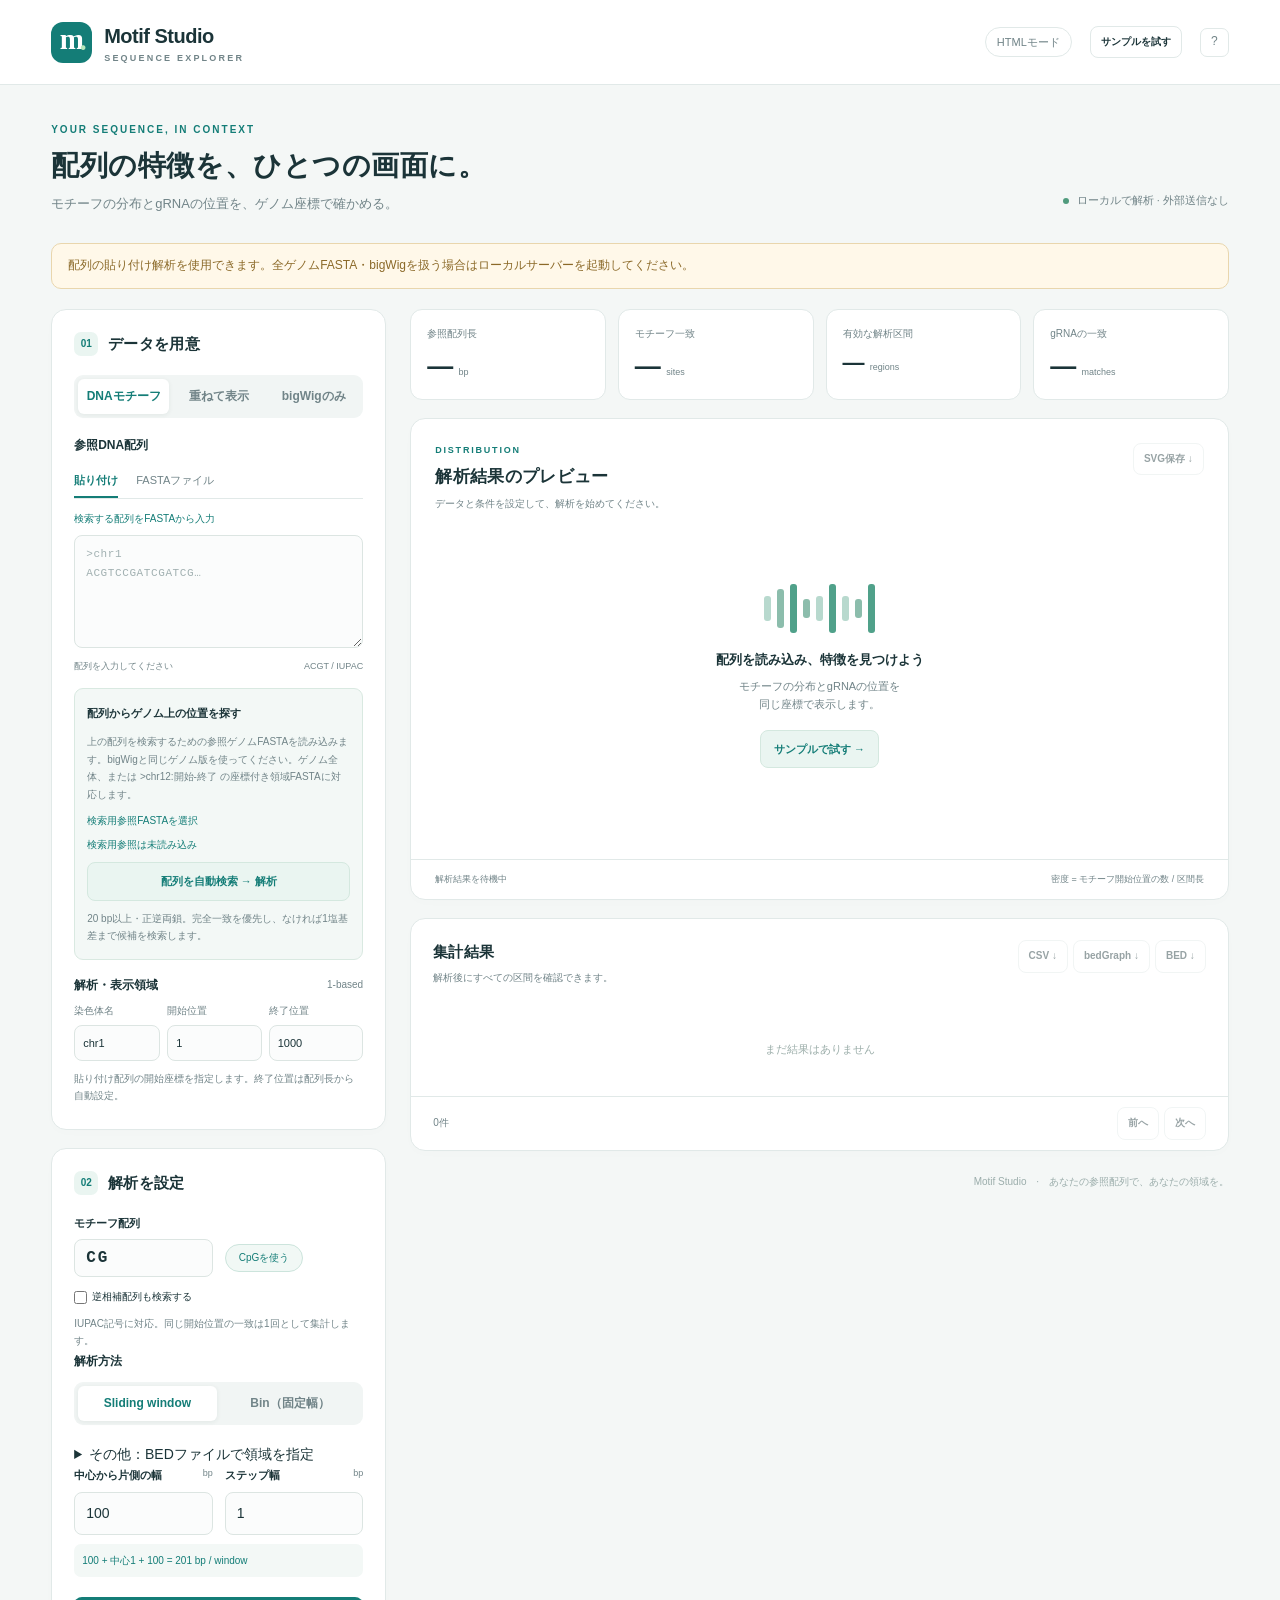
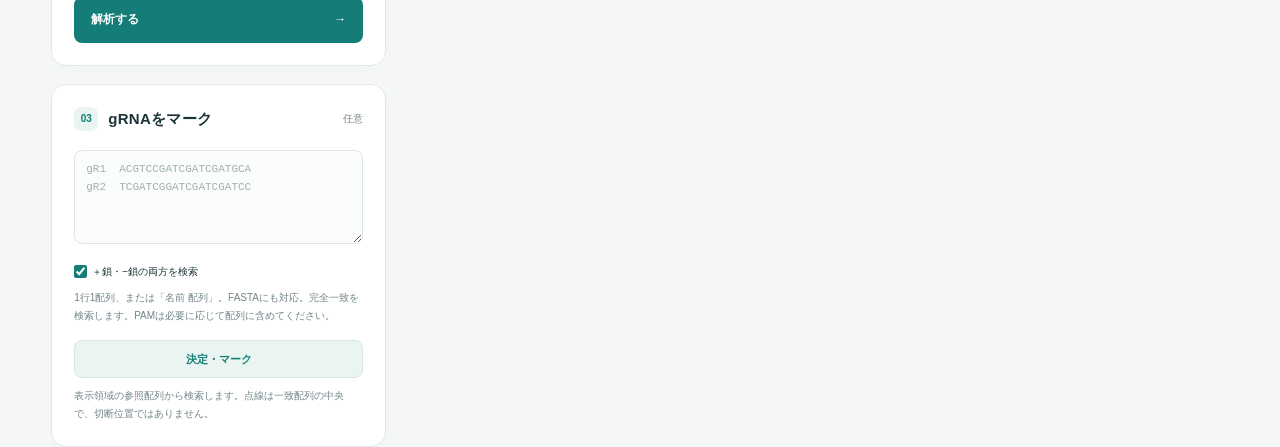
==== CpG_density_program_template/index.html @ cfb549f9 "Add files via upload" ====
<!doctype html>
<html lang="ja">
<head>
  <meta charset="utf-8">
  <meta name="viewport" content="width=device-width, initial-scale=1">
  <meta name="color-scheme" content="light">
  <title>Motif Studio — 配列・gRNA・ゲノム信号の解析</title>
  <link rel="stylesheet" href="style.css">
  <script src="core.js" defer></script>
  <script src="app.js" defer></script>
</head>
<body>
  <header class="topbar">
    <a class="brand" href="./"><span class="brand-icon">m<span>·</span></span><span>Motif Studio<small>SEQUENCE EXPLORER</small></span></a>
    <div class="top-actions"><span id="connection" class="badge">接続を確認中</span><button id="demo" class="button subtle">サンプルを試す</button><button id="help-toggle" class="icon-button" aria-controls="help" aria-expanded="false" title="使い方">?</button></div>
  </header>
  <main>
    <div class="intro"><div><div class="eyebrow">YOUR SEQUENCE, IN CONTEXT</div><h1>配列の特徴を、ひとつの画面に。</h1><p>モチーフの分布とgRNAの位置を、ゲノム座標で確かめる。</p></div><span class="local-note"><span class="status-dot"></span> ローカルで解析 · 外部送信なし</span></div>
    <section id="help" class="help-panel" hidden>
      <strong>使い方</strong>
      <ol><li>DNA配列を貼り付けるか、参照FASTAを読み込みます。CG密度とbigWigを同時に見る場合は「重ねて表示」を選び、手持ちの.bwも読み込みます。</li><li>染色体名と座標を指定し、Sliding windowまたはBin（固定幅）を選んで「解析する」を押します。緑はモチーフ密度（左軸）、紫の破線はbigWig平均スコア（右軸）です。左右の軸は別スケールで、座標が不明な場合は、検索用参照を読み込み「配列を自動検索」を使用してください。</li><li>gRNA配列を入力して「決定・マーク」を押すと、表示領域に一致した位置をgRNAごとに色分けし、縦の点線で重ねます。</li></ol>
      <p>画面の座標は<strong>1-based・両端を含む</strong>形式、BEDとbedGraphの入出力は<strong>0-based・終了位置を含まない</strong>形式です。同じゲノムアセンブリ・染色体名のデータを使用してください。モチーフ密度は開始塩基の数÷領域長で、右端より先に続くモチーフも参照配列内にあれば数えます。曖昧塩基を含む区間は欠測です。bigWigの平均はデータが存在する塩基で計算し、欠測を0にしません。</p>
    </section>
    <div id="notice" class="notice" role="status" aria-live="polite" hidden></div>
    <div class="workspace">
      <aside class="controls" aria-label="解析の設定">
        <section class="panel">
          <div class="section-heading"><span class="step-number">01</span><h2>データを用意</h2></div>
          <div class="segmented" role="group" aria-label="解析データ"><button data-source="sequence" class="active" aria-pressed="true">DNAモチーフ</button><button data-source="overlay" aria-pressed="false">重ねて表示</button><button data-source="bigwig" aria-pressed="false">bigWigのみ</button></div>
          <div id="bw-box" hidden><label class="upload-box" for="bw-file"><span class="upload-symbol">↥</span><strong>bigWigを読み込む</strong><small>.bw / .bigwig</small><input id="bw-file" type="file" accept=".bw,.bigwig" class="file-input"></label><p id="bw-info" class="file-info">ファイル未選択</p><label for="bw-label">図に表示する名前</label><input id="bw-label" type="text" value="bigWig" maxlength="40" placeholder="例：H3K27ac、Sample A"><p class="hint">変更すると凡例・縦軸・SVGへすぐ反映します。</p><p class="hint">既存の信号値を集計します。モチーフの検出には参照配列を使用します。</p></div>
          <p id="overlay-hint" class="hint overlay-hint" hidden>モチーフ密度（緑・左軸）とbigWigスコア（紫・右軸）を同じ座標で表示します。染色体名と開始位置を合わせてください。座標が不明な場合は、検索用参照を読み込み「配列を自動検索」を使用してください。</p>
          <div class="field-heading"><label>参照DNA配列</label><span id="ref-optional" class="optional" hidden>gRNA表示時に使用</span></div>
          <div class="mini-tabs" role="group" aria-label="参照の入力方法"><button data-refmode="paste" class="active" aria-pressed="true">貼り付け</button><button data-refmode="file" aria-pressed="false">FASTAファイル</button></div>
          <div id="paste-box"><label class="text-upload" for="query-file">検索する配列をFASTAから入力<input id="query-file" type="file" accept=".fa,.fasta,.fna,.txt" class="file-input"></label><label class="sr-only" for="sequence">DNA配列（プレーンテキストまたはFASTA）</label><textarea id="sequence" class="sequence-input" rows="5" spellcheck="false" placeholder=">chr1&#10;ACGTCCGATCGATCG…"></textarea><div class="input-footer"><span id="sequence-length">配列を入力してください</span><span>ACGT / IUPAC</span></div></div>
          <div id="location-box" class="location-box"><strong>配列からゲノム上の位置を探す</strong><p class="hint">上の配列を検索するための参照ゲノムFASTAを読み込みます。bigWigと同じゲノム版を使ってください。ゲノム全体、または >chr12:開始-終了 の座標付き領域FASTAに対応します。</p><label class="text-upload" for="genome-file">検索用参照FASTAを選択<input id="genome-file" type="file" accept=".fa,.fasta,.fna,.gz" class="file-input"></label><p id="genome-info" class="file-info">検索用参照は未読み込み</p><button id="locate" class="button secondary full-width">配列を自動検索 → 解析</button><p id="location-status" class="hint" aria-live="polite">20 bp以上・正逆両鎖。完全一致を優先し、なければ1塩基差まで候補を検索します。</p><div id="location-results" hidden><label for="location-match">一致した座標の候補</label><select id="location-match"></select><button id="apply-location" class="button secondary full-width">この座標で解析</button></div></div>
          <div id="ref-file-box" hidden><label class="upload-box compact" for="ref-file"><strong>参照FASTAを読み込む ↥</strong><small>.fa / .fasta / .fa.gz · 複数染色体対応</small><input id="ref-file" class="file-input" type="file" accept=".fa,.fasta,.fna,.gz,.txt"></label><p id="ref-info" class="file-info">ファイル未選択</p></div>
          <div class="field-heading"><label for="chrom">解析・表示領域</label><span class="optional">1-based</span></div>
          <div class="coordinate-grid"><div><label for="chrom" class="small-label">染色体名</label><input id="chrom" list="chromosomes" value="chr1" placeholder="chr1"><datalist id="chromosomes"></datalist></div><div><label for="start" class="small-label">開始位置</label><input id="start" type="number" min="1" step="1" value="1"></div><div><label for="end" class="small-label">終了位置</label><input id="end" type="number" min="1" step="1" value="1000"></div></div>
          <p id="coordinate-hint" class="hint">貼り付け配列の開始座標を指定します。終了位置は配列長から自動設定。</p>
        </section>
        <section class="panel">
          <div class="section-heading"><span class="step-number">02</span><h2>解析を設定</h2></div>
          <div id="motif-settings"><div class="two-fields"><div><label for="motif">モチーフ配列</label><input id="motif" class="motif-input" value="CG" spellcheck="false" maxlength="100"></div><div class="motif-preset"><button id="cpg-preset" class="pill">CpGを使う</button></div></div><label class="checkbox-label"><input id="motif-both" type="checkbox"> 逆相補配列も検索する</label><p class="hint">IUPAC記号に対応。同じ開始位置の一致は1回として集計します。</p></div>
          <div id="primary-analysis-settings"><label id="primary-method-label">解析方法</label><div class="segmented" role="group" aria-label="解析方法"><button data-mode="sliding" class="active" aria-pressed="true">Sliding window</button><button data-mode="bin" aria-pressed="false">Bin（固定幅）</button></div><details><summary>その他：BEDファイルで領域を指定</summary><div class="segmented"><button data-mode="bed" aria-pressed="false">BED領域</button></div></details>
          <div id="sliding-settings"><div class="two-fields"><div><label for="flank">中心から片側の幅 <small>bp</small></label><input id="flank" type="number" min="1" max="2000000" step="1" value="100"></div><div><label for="step">ステップ幅 <small>bp</small></label><input id="step" type="number" min="1" max="2000000" step="1" value="1"></div></div><p id="window-description" class="hint formula">100 + 中心1 + 100 = 201 bp / window</p></div>
          <div id="bin-settings" hidden><label for="bin-size">Bin幅 <small>bp</small></label><input id="bin-size" type="number" min="1" max="2000000" value="200"><p class="hint">入力配列・選択領域の先頭から、重ならない区間に分割します。末尾の短いbinも含め、CG密度は実際の区間長で計算します。</p></div><div id="bed-settings" hidden><div class="field-heading"><label for="bed-text">ゲノム座標のBED</label><label class="text-upload" for="bed-file">ファイルを選択<input id="bed-file" type="file" accept=".bed,.txt,.tsv" class="file-input"></label></div><textarea id="bed-text" rows="4" spellcheck="false" placeholder="chr1&#9;0&#9;500&#9;region_1&#10;chr1&#9;500&#9;1000&#9;region_2"></textarea><p class="hint">3列以上・タブ／空白区切り。全FASTAの各染色体、またはbigWigに対して集計します。範囲外の行も理由を付けて結果に残します。</p></div>
          </div><div id="bw-independent-box" hidden><label class="checkbox-label"><input id="bw-independent" type="checkbox"> bigWigを別の設定にする</label><p class="hint">bigWigの元の値・Sliding window・Binを個別に指定します。</p><div id="bw-analysis-settings" hidden><label for="bw-mode">bigWigの解析方法</label><select id="bw-mode"><option value="raw">元のbigWig値（平滑化なし）</option><option value="sliding">Sliding window</option><option value="bin">Bin（固定幅）</option><option value="bed">BED領域（詳細）</option></select><div id="bw-window-settings" hidden><div class="two-fields"><div><label for="bw-flank">bigWig片側幅 <small>bp</small></label><input id="bw-flank" type="number" min="1" max="2000000" value="100"></div><div><label for="bw-step">bigWigステップ <small>bp</small></label><input id="bw-step" type="number" min="1" max="2000000" value="1"></div></div></div><div id="bw-bin-settings" hidden><label for="bw-bin-size">bigWig Bin幅 <small>bp</small></label><input id="bw-bin-size" type="number" min="1" max="2000000" value="200"><p class="hint">表示領域の先頭から分割し、末尾も含めます。各bin内のデータがある塩基の平均値を表示します。</p></div><div id="bw-bed-settings" hidden><div class="field-heading"><label for="bw-bed-text">bigWig用BED</label><label class="text-upload" for="bw-bed-file">ファイルを選択<input id="bw-bed-file" type="file" accept=".bed,.txt,.tsv" class="file-input"></label></div><textarea id="bw-bed-text" rows="4" spellcheck="false" placeholder="chr1&#9;100&#9;500&#9;region_1"></textarea></div><p class="hint">元の値・Sliding window・Binは表示領域、BEDは指定した領域が対象です。表はトラックを切り替え、CSVには両方を区別して保存します。</p></div></div>
          <button id="analyze" class="button primary full-width"><span>解析する</span><span aria-hidden="true">→</span></button>
        </section>
        <section class="panel guide-panel">
          <div class="section-heading"><span class="step-number">03</span><h2>gRNAをマーク</h2><span class="optional">任意</span></div>
          <label class="sr-only" for="guides">gRNA配列。1行に名前と配列</label><textarea id="guides" rows="4" spellcheck="false" placeholder="gR1  ACGTCCGATCGATCGATGCA&#10;gR2  TCGATCGGATCGATCGATCC"></textarea><label class="checkbox-label"><input id="guide-both" type="checkbox" checked> ＋鎖・−鎖の両方を検索</label><p class="hint">1行1配列、または「名前 配列」。FASTAにも対応。完全一致を検索します。PAMは必要に応じて配列に含めてください。</p><button id="mark-guides" class="button secondary full-width">決定・マーク</button><p id="guide-status" class="hint" aria-live="polite">表示領域の参照配列から検索します。点線は一致配列の中央で、切断位置ではありません。</p>
        </section>
      </aside>
      <div class="results">
        <section class="metrics" aria-label="解析の概要"><div class="metric"><span id="metric-one-label">参照配列長</span><strong id="metric-one">—</strong><small id="metric-one-unit">bp</small></div><div class="metric"><span id="metric-two-label">モチーフ一致</span><strong id="metric-two">—</strong><small id="metric-two-unit">sites</small></div><div class="metric"><span id="metric-three-label">有効な解析区間</span><strong id="metric-three">—</strong><small id="metric-three-unit">regions</small></div><div class="metric"><span>gRNAの一致</span><strong id="metric-four">—</strong><small>matches</small></div></section>
        <section class="panel chart-panel"><div class="chart-heading"><div><div class="eyebrow">DISTRIBUTION</div><h2 id="chart-title">解析結果のプレビュー</h2><p id="chart-subtitle">データと条件を設定して、解析を始めてください。</p></div><button id="save-svg" class="button subtle" disabled>SVG保存 ↓</button></div><div id="chart-legend" class="legend" hidden><span><i class="legend-line"></i><span id="signal-label">モチーフ密度</span></span><span id="bw-legend" hidden><i class="legend-bw"></i><span id="bw-legend-label">bigWig（右軸）</span></span><span><i class="legend-guide"></i>gRNA（縦点線）</span><span class="legend-hint">ポイントに重ねると詳細を表示</span></div><div id="chart" class="chart-container"><div class="empty-state"><div class="empty-chart" aria-hidden="true"><span></span><span></span><span></span><span></span><span></span><span></span><span></span><span></span><span></span></div><h3>配列を読み込み、特徴を見つけよう</h3><p>モチーフの分布とgRNAの位置を<br>同じ座標で表示します。</p><button id="empty-demo" class="button secondary">サンプルで試す →</button></div></div><div class="chart-footer"><span id="chart-range">解析結果を待機中</span><span id="chart-note">密度 = モチーフ開始位置の数 / 区間長</span></div></section>
        <section id="sequence-panel" class="panel sequence-panel" hidden><div class="table-heading"><div><h2>配列ビュー</h2><p id="sequence-caption">モチーフとgRNAの位置</p></div><div class="sequence-nav"><button id="seq-prev" class="icon-button" aria-label="前の配列ページ">←</button><button id="seq-next" class="icon-button" aria-label="次の配列ページ">→</button></div></div><div id="sequence-view" class="sequence-view"></div><div class="sequence-key"><span><i class="motif-key"></i>モチーフ</span><span><i class="guide-key"></i>gRNA</span><span>1ページ600 bp</span></div></section>
        <section class="panel table-panel"><div class="table-heading"><div><h2>集計結果</h2><p id="table-summary">解析後にすべての区間を確認できます。</p></div><div class="export-buttons"><button id="save-csv" class="button subtle" disabled>CSV ↓</button><button id="save-bedgraph" class="button subtle" disabled>bedGraph ↓</button><button id="save-bw-bedgraph" class="button subtle" disabled hidden>bigWig bedGraph ↓</button><button id="save-bed" class="button subtle" disabled>BED ↓</button></div></div><div id="result-track-tabs" class="segmented" hidden><button id="table-motif" aria-pressed="true">モチーフの結果</button><button id="table-bigwig" aria-pressed="false">bigWigの結果</button></div><div id="table-wrap" class="table-wrap"><div class="table-empty">まだ結果はありません</div></div><div class="pagination"><span id="table-page-info">0件</span><div><button id="table-prev" class="button subtle" disabled>前へ</button><button id="table-next" class="button subtle" disabled>次へ</button></div></div></section>
        <section id="guide-results" class="panel table-panel" hidden><div class="table-heading"><div><h2>gRNAの検索結果</h2><p id="guide-summary"></p></div><button id="save-guides" class="button subtle" disabled>gRNA BED ↓</button></div><div id="guide-table" class="table-wrap"></div></section>
        <footer class="page-footer">Motif Studio <span>·</span> あなたの参照配列で、あなたの領域を。</footer>
      </div>
    </div>
  </main>
</body>
</html>
---- CpG_density_program_template/style.css ----
:root{--ink:#1b3438;--muted:#718488;--accent:#147d77;--accent-dark:#09615c;--line:#e1e9e8;--paper:#fff;--bg:#f4f7f6;--soft:#eaf5f1;--orange:#d18a4f;--radius:15px}*{box-sizing:border-box}body{margin:0;background:var(--bg);color:var(--ink);font:14px/1.65 -apple-system,BlinkMacSystemFont,"Segoe UI","Yu Gothic UI","Meiryo",sans-serif}button,input,textarea{font:inherit}button{cursor:pointer}button:disabled{opacity:.45;cursor:not-allowed}button,input,textarea{transition:border-color .15s,background .15s,box-shadow .15s}button:focus-visible,input:focus-visible,textarea:focus-visible{outline:3px solid #76c5bb;outline-offset:2px}[hidden]{display:none!important}.topbar{height:85px;border-bottom:1px solid var(--line);display:flex;align-items:center;justify-content:space-between;padding:0 4%;background:#fff}.brand{display:flex;align-items:center;gap:12px;text-decoration:none;color:var(--ink);font-size:20px;font-weight:750;letter-spacing:-.5px}.brand-icon{width:41px;height:41px;background:var(--accent);border-radius:12px;color:white;display:grid;place-content:center;font-size:29px;font-family:Georgia,serif;position:relative;padding-bottom:4px}.brand-icon span{position:absolute;right:6px;top:2px;color:#b8e7bc}.brand small{display:block;font-size:9px;color:var(--muted);letter-spacing:2.2px;line-height:1.3;font-weight:600}.top-actions{display:flex;align-items:center;gap:18px}.badge{font-size:11px;border:1px solid var(--line);border-radius:20px;padding:5px 11px;color:var(--muted)}.badge.connected{color:var(--accent);background:var(--soft);border-color:transparent}main{max-width:1600px;margin:0 auto;padding:37px 4% 0}.intro{display:flex;justify-content:space-between;align-items:flex-end;margin-bottom:29px;gap:20px}.eyebrow{font-size:10px;font-weight:700;letter-spacing:2px;color:var(--accent)}h1{font-size:28px;letter-spacing:.02em;line-height:1.4;margin:7px 0 8px}p{margin:0}.intro p{color:var(--muted);font-size:13px}.local-note{font-size:11px;white-space:nowrap;color:var(--muted);padding-bottom:5px}.status-dot{display:inline-block;width:6px;height:6px;border-radius:50%;background:#509b7d;margin-right:5px}.workspace{display:grid;grid-template-columns:335px minmax(0,1fr);gap:24px;align-items:start}.controls,.results{display:flex;flex-direction:column;gap:18px;min-width:0}.panel{background:var(--paper);border:1px solid var(--line);border-radius:var(--radius);padding:22px;box-shadow:0 3px 12px #15382e03}.section-heading{display:flex;align-items:center;gap:10px;margin-bottom:18px}.step-number{width:24px;height:24px;border-radius:7px;background:var(--soft);color:var(--accent);display:grid;place-items:center;font-size:10px;font-weight:700}.section-heading h2,h2{font-size:15px;margin:0;letter-spacing:.02em}.section-heading .optional{margin-left:auto}.segmented{display:flex;gap:4px;background:#f1f5f4;padding:4px;border-radius:9px;margin:10px 0 18px}.segmented button{border:0;color:var(--muted);font-size:12px;font-weight:600;background:transparent;flex:1;padding:8px 5px;border-radius:6px;white-space:nowrap}.segmented button.active{background:#fff;color:var(--accent);box-shadow:0 1px 5px #1a3b2b12}.mini-tabs{display:flex;gap:18px;border-bottom:1px solid var(--line);margin:0 0 12px}.mini-tabs button{background:none;border:0;border-bottom:2px solid transparent;color:var(--muted);font-size:11px;padding:7px 0}.mini-tabs button.active{color:var(--accent);border-color:var(--accent);font-weight:700}label{display:block;font-size:12px;font-weight:600;margin-bottom:7px}.field-heading{display:flex;align-items:center;justify-content:space-between;margin-top:16px;margin-bottom:8px}.field-heading label{margin:0}.optional{font-size:10px;color:var(--muted);font-weight:400}.small-label{font-size:10px;color:var(--muted);font-weight:400;margin-bottom:5px}input:not([type=checkbox]):not([type=file]),textarea{border:1px solid #dce5e2;border-radius:8px;background:#fbfcfc;width:100%;padding:9px 11px;color:var(--ink);min-width:0}input:focus,textarea:focus{background:#fff;border-color:var(--accent)}textarea{resize:vertical;font-family:ui-monospace,"Cascadia Code",Consolas,monospace;line-height:1.7;font-size:11px;min-height:85px}textarea::placeholder,input::placeholder{color:#a1b0b1}.sequence-input{letter-spacing:.6px}.input-footer{display:flex;justify-content:space-between;font-size:9px;color:var(--muted);margin-top:4px}.coordinate-grid{display:grid;grid-template-columns:1fr 1.1fr 1.1fr;gap:7px}.coordinate-grid input{font-size:11px;padding:8px!important}.hint{font-size:10px;line-height:1.75;color:var(--muted);margin:9px 0 2px}.formula{color:var(--accent);background:#f3f8f6;padding:8px;border-radius:7px;font-size:10px}.two-fields{display:grid;grid-template-columns:1fr 1fr;gap:12px}.two-fields label{font-size:11px}.two-fields label small{font-size:9px;color:var(--muted);float:right;font-weight:400}.motif-input{font-family:Consolas,monospace;letter-spacing:2px;font-weight:700;font-size:16px;padding-top:5px!important;padding-bottom:5px!important}.motif-preset{display:flex;align-items:flex-end;padding-bottom:5px}.pill{font-size:10px;color:var(--accent);border:1px solid #cce4dc;background:#f1f8f5;padding:5px 13px;border-radius:20px}.checkbox-label{display:flex;align-items:center;gap:5px;font-size:10px;font-weight:400;margin:12px 0 0}.checkbox-label input{accent-color:var(--accent);width:13px;height:13px;margin:0}.button{border:1px solid transparent;background:#fff;border-radius:8px;padding:9px 13px;display:inline-flex;align-items:center;justify-content:center;gap:12px;font-size:11px;font-weight:650;white-space:nowrap;color:var(--ink)}.button.primary{background:var(--accent);color:white;padding:12px 16px;justify-content:space-between;margin-top:18px;font-size:12px}.button.primary:hover{background:var(--accent-dark)}.button.secondary{background:var(--soft);color:var(--accent);border-color:#d4e8df}.button.secondary:hover{background:#dcf0e7}.button.subtle{border-color:var(--line);font-size:10px;padding:7px 10px}.button.subtle:hover:not(:disabled){background:#f1f7f4}.full-width{width:100%}.guide-panel .secondary{margin-top:14px}.icon-button{height:29px;min-width:29px;padding:0 6px;border:1px solid var(--line);border-radius:7px;color:var(--muted);background:white;font-size:12px}.upload-box{position:relative;display:flex;flex-direction:column;align-items:center;justify-content:center;border:1px dashed #a9ccc3;border-radius:9px;padding:17px 10px;cursor:pointer;color:var(--accent);background:#f6faf8;margin-bottom:8px}.upload-box small{font-size:9px;color:var(--muted);font-weight:400}.upload-box strong{font-size:11px}.upload-symbol{font-size:21px;line-height:1.2}.upload-box.compact{padding:14px 8px}.file-input{position:absolute;width:1px;height:1px;opacity:0;overflow:hidden}.upload-box:focus-within,.text-upload:focus-within{outline:3px solid #76c5bb;outline-offset:2px}.file-info{font-size:10px;color:var(--accent);overflow-wrap:anywhere}.text-upload{color:var(--accent);font-size:10px;cursor:pointer;font-weight:400;position:relative}.metrics{display:grid;grid-template-columns:repeat(4,1fr);gap:12px}.metric{background:#fff;border:1px solid var(--line);border-radius:12px;padding:16px 16px 14px;min-width:0}.metric>span{display:block;font-size:10px;color:var(--muted);margin-bottom:6px}.metric strong{font-size:26px;font-weight:600;line-height:1.4;letter-spacing:-.7px}.metric small{font-size:9px;color:var(--muted);margin-left:6px}.chart-panel{padding:24px 24px 0;overflow:hidden}.chart-heading,.table-heading{display:flex;align-items:flex-start;justify-content:space-between;gap:12px}.chart-heading h2{font-size:17px;margin-top:5px}.chart-heading p,.table-heading p{font-size:10px;color:var(--muted);margin-top:5px;overflow-wrap:anywhere}.chart-heading .eyebrow{font-size:9px;letter-spacing:1.8px}.legend{display:flex;gap:22px;font-size:9px;color:var(--muted);margin-top:19px;align-items:center}.legend>span,.sequence-key>span{display:inline-flex;gap:6px;align-items:center}.legend-line{width:17px;height:2px;background:var(--accent);display:inline-block}.legend-guide{height:7px;width:12px;display:inline-block;background:var(--orange);border-radius:2px}.legend-hint{margin-left:auto;font-size:9px}.chart-container{min-height:340px;position:relative;margin-top:7px}.chart-container svg{width:100%;height:auto;display:block;overflow:visible}.chart-footer{border-top:1px solid var(--line);margin:0 -24px;padding:12px 24px;font-size:9px;color:var(--muted);display:flex;justify-content:space-between;gap:16px}.empty-state{display:flex;flex-direction:column;align-items:center;justify-content:center;min-height:330px;text-align:center}.empty-state h3{font-size:13px;font-weight:600;margin:16px 0 6px}.empty-state p{color:var(--muted);font-size:11px}.empty-state button{margin:17px 0}.empty-chart{display:flex;gap:6px;align-items:center;height:50px}.empty-chart span{display:block;width:7px;background:#b8d9ce;border-radius:3px;height:25px}.empty-chart span:nth-child(2n){height:39px;background:#8cbdac}.empty-chart span:nth-child(3n){height:49px;background:#50a18a}.empty-chart span:nth-child(4n){height:19px}.table-panel{padding:21px 0 0;overflow:hidden}.table-heading{padding:0 22px 16px}.export-buttons{display:flex;gap:5px;flex-wrap:wrap;justify-content:flex-end}.table-wrap{overflow:auto;max-height:480px}table{border-collapse:collapse;width:100%;font-size:10px;text-align:left;white-space:nowrap}th{color:var(--muted);font-weight:500;background:#f7faf8;position:sticky;top:0;z-index:1}th,td{padding:10px 15px;border-top:1px solid #edf1ef}th:first-child,td:first-child{padding-left:22px}td.numeric{text-align:right;font-family:ui-monospace,Consolas,monospace}td .status{display:inline-block;border-radius:4px;padding:1px 5px;font-size:9px;background:#eaf5ef;color:#448a65}td .status.missing{background:#fcf3e8;color:#b08043}.table-empty{padding:38px;text-align:center;color:#9caeaa;font-size:11px}.pagination{border-top:1px solid var(--line);padding:10px 22px;display:flex;align-items:center;justify-content:space-between;color:var(--muted);font-size:10px}.pagination>div{display:flex;gap:5px}.sequence-panel{padding:18px 0 14px;overflow:hidden}.sequence-panel .table-heading{padding-bottom:8px}.sequence-nav{display:flex;gap:5px}.sequence-view{overflow:auto;max-height:360px;font:11px/2.3 ui-monospace,Consolas,monospace;padding:5px 22px 8px}.seq-line{display:flex;gap:15px;white-space:nowrap}.seq-position{color:#93a6a2;min-width:85px;text-align:right;font-size:10px}.bases{letter-spacing:1px}.base{border-bottom:2px solid transparent}.base.motif{background:#d4ece0;color:#135f48;border-radius:2px}.base.guide{border-bottom-color:var(--orange);background:#fff0de}.base.guide.motif{background:#d4ece0}.base.unknown{color:#a1a9aa}.sequence-key{display:flex;gap:18px;padding:0 22px;font-size:9px;color:var(--muted)}.sequence-key>span:last-child{margin-left:auto}.motif-key{display:inline-block;width:10px;height:10px;background:#d4ece0;border-radius:2px}.guide-key{display:inline-block;width:10px;height:10px;background:#fff0de;border-bottom:2px solid var(--orange);border-radius:2px}.page-footer{padding:5px 0 24px;color:#9badab;font-size:10px;text-align:right}.page-footer span{padding:0 7px}.notice{border:1px solid #bad9cc;background:#edf8f2;border-radius:10px;padding:12px 16px;color:#31694e;font-size:12px;margin-bottom:20px;white-space:pre-line}.notice.error{border-color:#efcbbf;background:#fff2ed;color:#a44b32}.notice.warn{border-color:#e9d6ad;background:#fff8e9;color:#8b6928}.help-panel{background:white;border:1px solid var(--line);border-radius:12px;padding:20px 24px;margin-bottom:20px;font-size:12px}.help-panel p{font-size:11px;color:var(--muted);margin-top:10px}.help-panel ol{padding-left:20px}.sr-only{position:absolute;width:1px;height:1px;overflow:hidden;clip:rect(0,0,0,0);white-space:nowrap}.busy{cursor:progress}.chart-tooltip{position:absolute;pointer-events:none;background:#173d39;color:#fff;padding:9px 12px;border-radius:7px;box-shadow:0 5px 18px #14372e25;font-size:10px;white-space:pre-line;z-index:5;max-width:300px}.stale-tag{color:#b07e2f!important}.result-chrom{display:flex;align-items:center;gap:6px;font-size:10px;margin:10px 0;color:var(--muted)}.result-chrom select{font:inherit;color:var(--accent);border:1px solid var(--line);border-radius:6px;padding:4px;background:#fff;max-width:200px}
.legend-bw{width:18px;height:0;border-top:2px dashed #8b5db7;display:inline-block}.overlay-hint{background:#f5f0fa;border-radius:7px;padding:10px;color:#755590;margin-bottom:14px}.legend{flex-wrap:wrap}.metric #metric-three{font-size:22px}.export-buttons{max-width:none}
.location-box{margin:14px 0;padding:12px;background:#f3f8f6;border:1px solid #d9e9e1;border-radius:9px}.location-box>strong{font-size:11px}.location-box .text-upload{margin-top:10px}.location-box .button{margin-top:9px;font-size:11px}#location-match{width:100%;font:11px/1.6 inherit;border:1px solid #d9e9e1;border-radius:6px;padding:6px}#location-results{margin-top:10px}
.legend-guide{height:12px;width:0;border-left:2px dashed var(--orange);background:transparent;border-radius:0}
#bw-independent-box{margin-top:16px;border-top:1px solid var(--line);padding-top:5px}#bw-analysis-settings{padding:12px;background:#f7f3fb;border-radius:8px;margin-top:10px}#bw-mode{width:100%;font:inherit;font-size:11px;padding:8px;border:1px solid #ddd4e6;border-radius:6px;background:#fff;color:var(--ink);margin-bottom:10px}#result-track-tabs{margin:0 22px 14px}
@media(min-width:1450px){.workspace{grid-template-columns:365px minmax(0,1fr)}.controls .panel{padding:24px}.chart-container{min-height:390px}}
@media(max-width:1080px){main{padding-left:24px;padding-right:24px}.workspace{grid-template-columns:300px minmax(0,1fr);gap:18px}.controls .panel{padding:18px}.metric{padding:13px 12px}.metric strong{font-size:22px}.metric small{display:block;margin:0}.chart-heading{flex-wrap:wrap}.legend-hint{display:none!important}.export-buttons{max-width:150px}.chart-footer{flex-direction:column;gap:2px}.local-note{display:none}.seq-position{min-width:65px}}
@media(max-width:800px){.workspace{grid-template-columns:1fr}.controls{display:grid;grid-template-columns:1fr 1fr;align-items:start;gap:14px}.controls .panel:first-child{grid-row:span 2}.metrics{gap:8px}.metric strong{font-size:25px}.metric small{display:inline;margin-left:4px}.chart-container{min-height:280px}.results{gap:16px}.topbar{padding:0 24px;height:72px}.brand{font-size:18px}.intro{margin-bottom:22px}h1{font-size:25px}}
@media(max-width:540px){main{padding:25px 15px 0}.topbar{padding:0 15px}.top-actions{gap:8px}.top-actions .badge{display:none}.brand{font-size:16px}.brand-icon{width:34px;height:34px}.brand small{font-size:8px}.top-actions .button{font-size:10px;padding:7px}.intro .eyebrow{font-size:8px}h1{font-size:22px}.intro p{font-size:11px}.controls{display:flex}.metrics{grid-template-columns:repeat(2,1fr)}.metric small{display:inline}.chart-panel{padding:18px 16px 0}.chart-heading h2{font-size:15px}.chart-footer{margin:0 -16px;padding:11px 16px}.chart-container{min-height:200px}.table-heading{flex-wrap:wrap;padding-left:16px;padding-right:16px}.export-buttons{max-width:none}.sequence-key{gap:9px;padding:0 15px}.sequence-view{padding-left:15px;padding-right:15px}.seq-position{min-width:50px;font-size:9px}.seq-line{gap:10px}.bases{letter-spacing:0}.page-footer{text-align:center}.help-panel{padding:15px}}
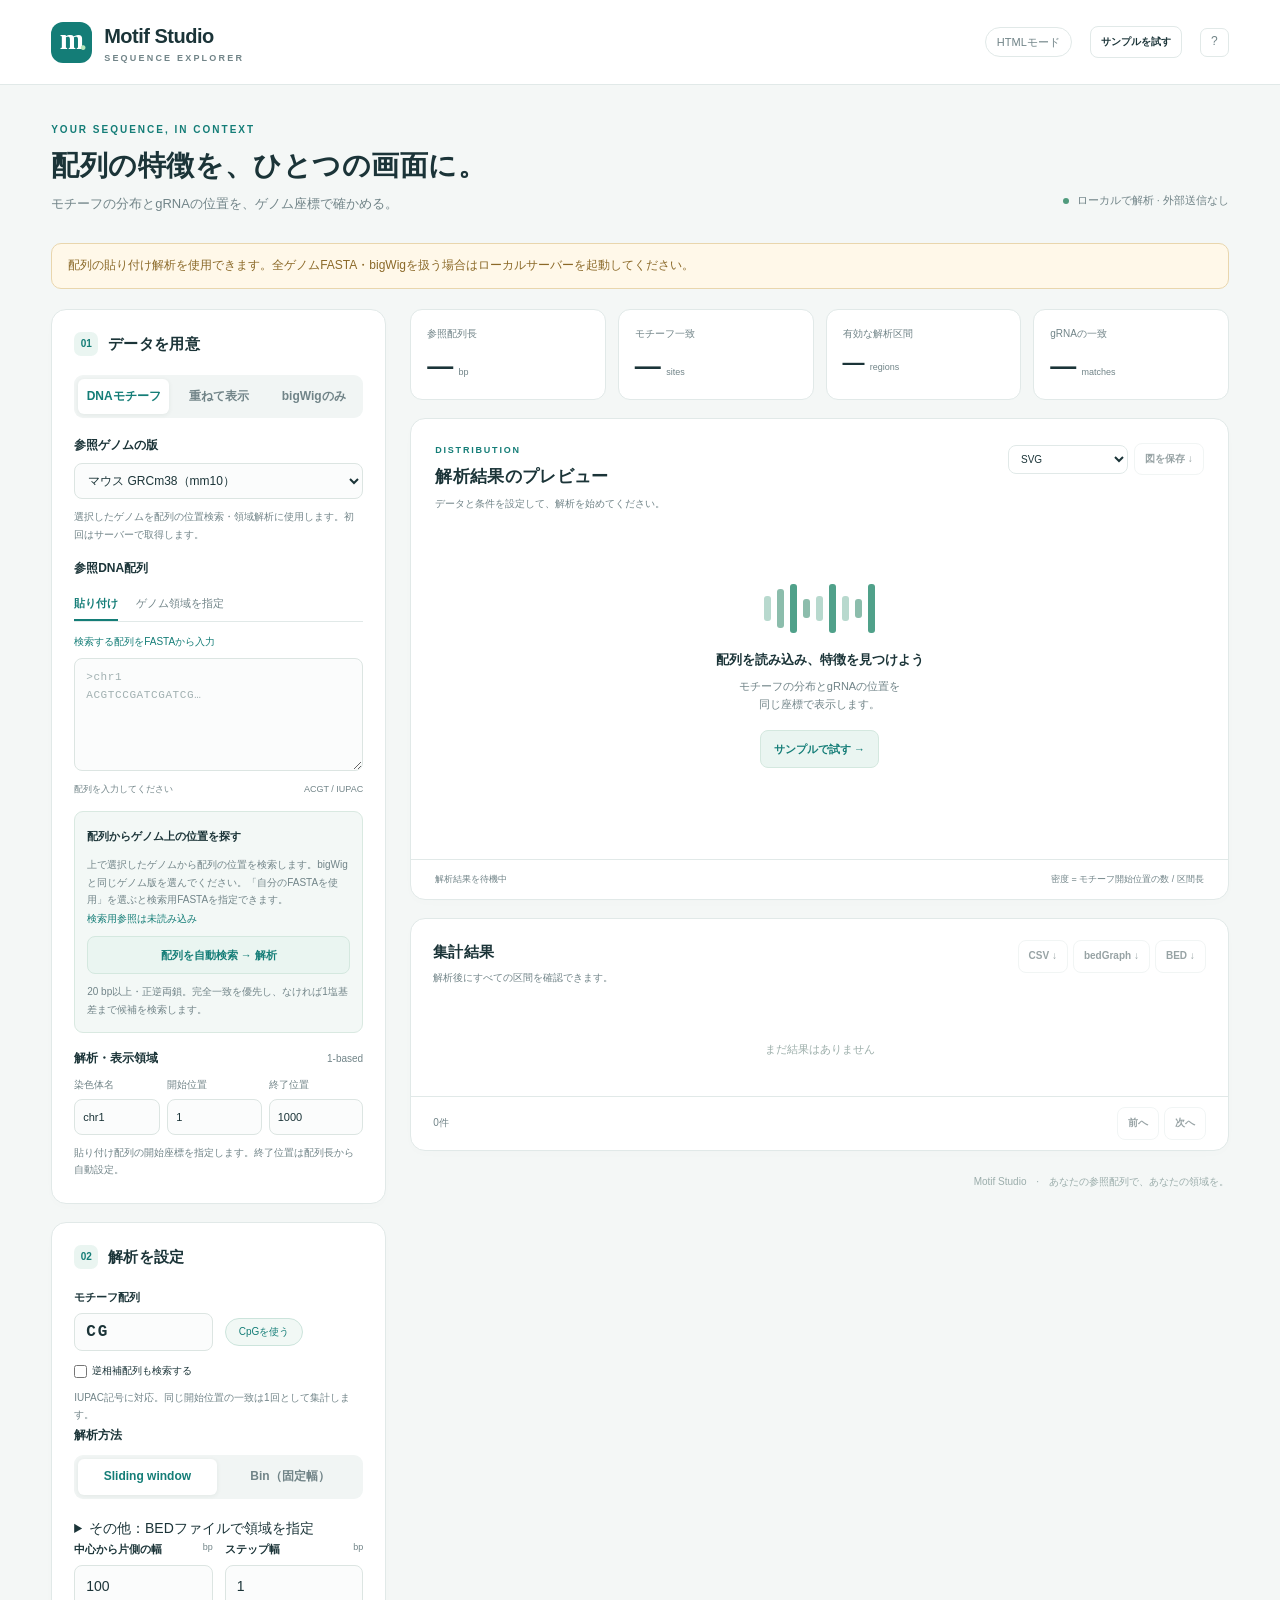
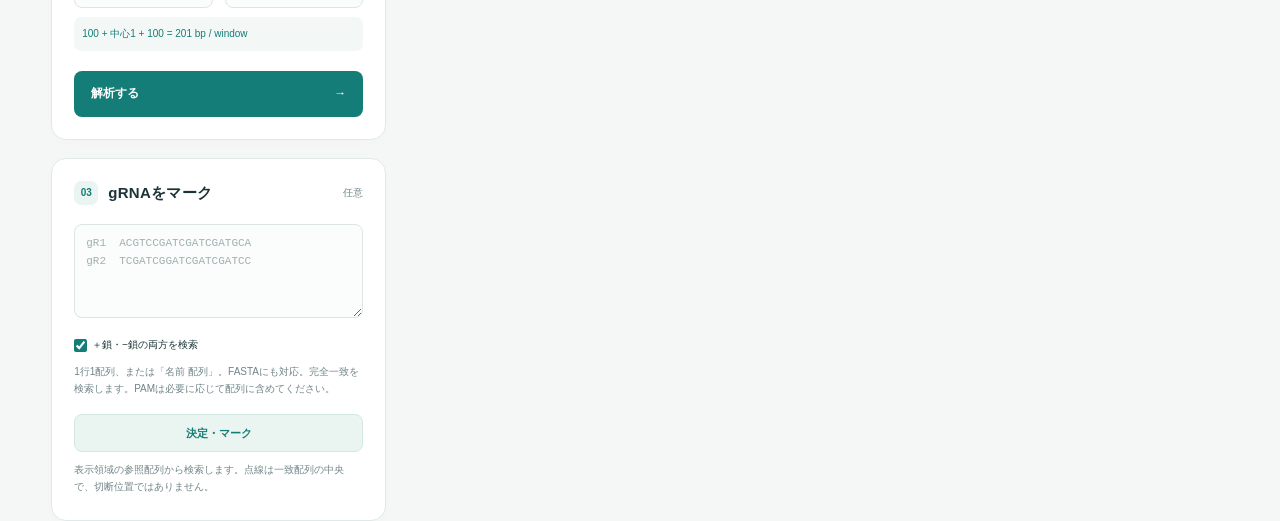
==== commit 7b6a9b03: "ゲノムversion選択方法の追加など" ====
--- a/CpG_density_program_template/index.html
+++ b/CpG_density_program_template/index.html
@@ -18,7 +18,7 @@
     <div class="intro"><div><div class="eyebrow">YOUR SEQUENCE, IN CONTEXT</div><h1>配列の特徴を、ひとつの画面に。</h1><p>モチーフの分布とgRNAの位置を、ゲノム座標で確かめる。</p></div><span class="local-note"><span class="status-dot"></span> ローカルで解析 · 外部送信なし</span></div>
     <section id="help" class="help-panel" hidden>
       <strong>使い方</strong>
-      <ol><li>DNA配列を貼り付けるか、参照FASTAを読み込みます。CG密度とbigWigを同時に見る場合は「重ねて表示」を選び、手持ちの.bwも読み込みます。</li><li>染色体名と座標を指定し、Sliding windowまたはBin（固定幅）を選んで「解析する」を押します。緑はモチーフ密度（左軸）、紫の破線はbigWig平均スコア（右軸）です。左右の軸は別スケールで、座標が不明な場合は、検索用参照を読み込み「配列を自動検索」を使用してください。</li><li>gRNA配列を入力して「決定・マーク」を押すと、表示領域に一致した位置をgRNAごとに色分けし、縦の点線で重ねます。</li></ol>
+      <ol><li>参照ゲノムの版を選び、DNA配列を貼り付けるかゲノム領域を指定します。CG密度とbigWigを同時に見る場合は「重ねて表示」を選び、手持ちの.bwも読み込みます。</li><li>染色体名と座標を指定し、Sliding windowまたはBin（固定幅）を選んで「解析する」を押します。緑はモチーフ密度（左軸）、紫の破線はbigWig平均スコア（右軸）です。左右の軸は別スケールで、座標が不明な場合は、検索用参照を読み込み「配列を自動検索」を使用してください。</li><li>gRNA配列を入力して「決定・マーク」を押すと、表示領域に一致した位置をgRNAごとに色分けし、縦の点線で重ねます。</li></ol>
       <p>画面の座標は<strong>1-based・両端を含む</strong>形式、BEDとbedGraphの入出力は<strong>0-based・終了位置を含まない</strong>形式です。同じゲノムアセンブリ・染色体名のデータを使用してください。モチーフ密度は開始塩基の数÷領域長で、右端より先に続くモチーフも参照配列内にあれば数えます。曖昧塩基を含む区間は欠測です。bigWigの平均はデータが存在する塩基で計算し、欠測を0にしません。</p>
     </section>
     <div id="notice" class="notice" role="status" aria-live="polite" hidden></div>
@@ -26,13 +26,16 @@
       <aside class="controls" aria-label="解析の設定">
         <section class="panel">
           <div class="section-heading"><span class="step-number">01</span><h2>データを用意</h2></div>
+          <p id="session-info" class="hint" hidden>アップロードしたファイルはブラウザごとに管理します。同じブラウザのタブは共有されます。24時間使わないと一時データは削除されます。</p>
           <div class="segmented" role="group" aria-label="解析データ"><button data-source="sequence" class="active" aria-pressed="true">DNAモチーフ</button><button data-source="overlay" aria-pressed="false">重ねて表示</button><button data-source="bigwig" aria-pressed="false">bigWigのみ</button></div>
-          <div id="bw-box" hidden><label class="upload-box" for="bw-file"><span class="upload-symbol">↥</span><strong>bigWigを読み込む</strong><small>.bw / .bigwig</small><input id="bw-file" type="file" accept=".bw,.bigwig" class="file-input"></label><p id="bw-info" class="file-info">ファイル未選択</p><label for="bw-label">図に表示する名前</label><input id="bw-label" type="text" value="bigWig" maxlength="40" placeholder="例：H3K27ac、Sample A"><p class="hint">変更すると凡例・縦軸・SVGへすぐ反映します。</p><p class="hint">既存の信号値を集計します。モチーフの検出には参照配列を使用します。</p></div>
+          <div id="bw-box" hidden><div class="chip-atlas-box"><label for="chip-atlas-id">ChIP-Atlasから取得</label><div class="inline-action"><input id="chip-atlas-id" type="text" maxlength="15" spellcheck="false" placeholder="例：SRX000410"><button id="chip-atlas-fetch" class="button secondary">取得</button></div><p id="chip-atlas-status" class="hint">選択中のゲノム版に対応するChIP/ATAC/DNase-seqのbigWigを取得します。</p></div><div class="source-divider"><span>またはファイルから</span></div><label class="upload-box" for="bw-file"><span class="upload-symbol">↥</span><strong>bigWigを読み込む</strong><small>.bw / .bigwig</small><input id="bw-file" type="file" accept=".bw,.bigwig" class="file-input"></label><p id="bw-info" class="file-info">ファイル未選択</p><label for="bw-label">図に表示する名前</label><input id="bw-label" type="text" value="bigWig" maxlength="40" placeholder="例：H3K27ac、Sample A"><p class="hint">変更すると凡例・縦軸・SVGへすぐ反映します。</p><p class="hint">既存の信号値を集計します。モチーフの検出には参照配列を使用します。</p></div>
           <p id="overlay-hint" class="hint overlay-hint" hidden>モチーフ密度（緑・左軸）とbigWigスコア（紫・右軸）を同じ座標で表示します。染色体名と開始位置を合わせてください。座標が不明な場合は、検索用参照を読み込み「配列を自動検索」を使用してください。</p>
+          <label for="genome-version">参照ゲノムの版</label>
+          <select id="genome-version"><option value="mm10">マウス GRCm38（mm10）</option><option value="mm39">マウス GRCm39（mm39）</option><option value="custom">自分のFASTAを使用</option></select><p id="genome-status" class="hint" aria-live="polite">選択したゲノムを配列の位置検索・領域解析に使用します。初回はサーバーで取得します。</p>
           <div class="field-heading"><label>参照DNA配列</label><span id="ref-optional" class="optional" hidden>gRNA表示時に使用</span></div>
-          <div class="mini-tabs" role="group" aria-label="参照の入力方法"><button data-refmode="paste" class="active" aria-pressed="true">貼り付け</button><button data-refmode="file" aria-pressed="false">FASTAファイル</button></div>
+          <div class="mini-tabs" role="group" aria-label="参照の入力方法"><button data-refmode="paste" class="active" aria-pressed="true">貼り付け</button><button data-refmode="file" aria-pressed="false">ゲノム領域を指定</button></div>
           <div id="paste-box"><label class="text-upload" for="query-file">検索する配列をFASTAから入力<input id="query-file" type="file" accept=".fa,.fasta,.fna,.txt" class="file-input"></label><label class="sr-only" for="sequence">DNA配列（プレーンテキストまたはFASTA）</label><textarea id="sequence" class="sequence-input" rows="5" spellcheck="false" placeholder=">chr1&#10;ACGTCCGATCGATCG…"></textarea><div class="input-footer"><span id="sequence-length">配列を入力してください</span><span>ACGT / IUPAC</span></div></div>
-          <div id="location-box" class="location-box"><strong>配列からゲノム上の位置を探す</strong><p class="hint">上の配列を検索するための参照ゲノムFASTAを読み込みます。bigWigと同じゲノム版を使ってください。ゲノム全体、または >chr12:開始-終了 の座標付き領域FASTAに対応します。</p><label class="text-upload" for="genome-file">検索用参照FASTAを選択<input id="genome-file" type="file" accept=".fa,.fasta,.fna,.gz" class="file-input"></label><p id="genome-info" class="file-info">検索用参照は未読み込み</p><button id="locate" class="button secondary full-width">配列を自動検索 → 解析</button><p id="location-status" class="hint" aria-live="polite">20 bp以上・正逆両鎖。完全一致を優先し、なければ1塩基差まで候補を検索します。</p><div id="location-results" hidden><label for="location-match">一致した座標の候補</label><select id="location-match"></select><button id="apply-location" class="button secondary full-width">この座標で解析</button></div></div>
+          <div id="location-box" class="location-box"><strong>配列からゲノム上の位置を探す</strong><p class="hint">上で選択したゲノムから配列の位置を検索します。bigWigと同じゲノム版を選んでください。「自分のFASTAを使用」を選ぶと検索用FASTAを指定できます。</p><label id="genome-upload" class="text-upload" for="genome-file" hidden>検索用参照FASTAを選択<input id="genome-file" type="file" accept=".fa,.fasta,.fna,.gz" class="file-input"></label><p id="genome-info" class="file-info">検索用参照は未読み込み</p><button id="locate" class="button secondary full-width">配列を自動検索 → 解析</button><p id="location-status" class="hint" aria-live="polite">20 bp以上・正逆両鎖。完全一致を優先し、なければ1塩基差まで候補を検索します。</p><div id="location-results" hidden><label for="location-match">一致した座標の候補</label><select id="location-match"></select><button id="apply-location" class="button secondary full-width">この座標で解析</button></div></div>
           <div id="ref-file-box" hidden><label class="upload-box compact" for="ref-file"><strong>参照FASTAを読み込む ↥</strong><small>.fa / .fasta / .fa.gz · 複数染色体対応</small><input id="ref-file" class="file-input" type="file" accept=".fa,.fasta,.fna,.gz,.txt"></label><p id="ref-info" class="file-info">ファイル未選択</p></div>
           <div class="field-heading"><label for="chrom">解析・表示領域</label><span class="optional">1-based</span></div>
           <div class="coordinate-grid"><div><label for="chrom" class="small-label">染色体名</label><input id="chrom" list="chromosomes" value="chr1" placeholder="chr1"><datalist id="chromosomes"></datalist></div><div><label for="start" class="small-label">開始位置</label><input id="start" type="number" min="1" step="1" value="1"></div><div><label for="end" class="small-label">終了位置</label><input id="end" type="number" min="1" step="1" value="1000"></div></div>
@@ -54,7 +57,7 @@
       </aside>
       <div class="results">
         <section class="metrics" aria-label="解析の概要"><div class="metric"><span id="metric-one-label">参照配列長</span><strong id="metric-one">—</strong><small id="metric-one-unit">bp</small></div><div class="metric"><span id="metric-two-label">モチーフ一致</span><strong id="metric-two">—</strong><small id="metric-two-unit">sites</small></div><div class="metric"><span id="metric-three-label">有効な解析区間</span><strong id="metric-three">—</strong><small id="metric-three-unit">regions</small></div><div class="metric"><span>gRNAの一致</span><strong id="metric-four">—</strong><small>matches</small></div></section>
-        <section class="panel chart-panel"><div class="chart-heading"><div><div class="eyebrow">DISTRIBUTION</div><h2 id="chart-title">解析結果のプレビュー</h2><p id="chart-subtitle">データと条件を設定して、解析を始めてください。</p></div><button id="save-svg" class="button subtle" disabled>SVG保存 ↓</button></div><div id="chart-legend" class="legend" hidden><span><i class="legend-line"></i><span id="signal-label">モチーフ密度</span></span><span id="bw-legend" hidden><i class="legend-bw"></i><span id="bw-legend-label">bigWig（右軸）</span></span><span><i class="legend-guide"></i>gRNA（縦点線）</span><span class="legend-hint">ポイントに重ねると詳細を表示</span></div><div id="chart" class="chart-container"><div class="empty-state"><div class="empty-chart" aria-hidden="true"><span></span><span></span><span></span><span></span><span></span><span></span><span></span><span></span><span></span></div><h3>配列を読み込み、特徴を見つけよう</h3><p>モチーフの分布とgRNAの位置を<br>同じ座標で表示します。</p><button id="empty-demo" class="button secondary">サンプルで試す →</button></div></div><div class="chart-footer"><span id="chart-range">解析結果を待機中</span><span id="chart-note">密度 = モチーフ開始位置の数 / 区間長</span></div></section>
+        <section class="panel chart-panel"><div class="chart-heading"><div><div class="eyebrow">DISTRIBUTION</div><h2 id="chart-title">解析結果のプレビュー</h2><p id="chart-subtitle">データと条件を設定して、解析を始めてください。</p></div><div class="figure-export"><label class="sr-only" for="figure-format">図の保存形式</label><select id="figure-format" aria-label="図の保存形式"><option value="svg">SVG</option><option value="png">PNG（高解像度）</option></select><button id="save-figure" class="button subtle" disabled>図を保存 ↓</button></div></div><div id="chart-legend" class="legend" hidden><span><i class="legend-line"></i><span id="signal-label">モチーフ密度</span></span><span id="bw-legend" hidden><i class="legend-bw"></i><span id="bw-legend-label">bigWig（右軸）</span></span><span><i class="legend-guide"></i>gRNA（縦点線）</span><span class="legend-hint">ポイントに重ねると詳細を表示</span></div><div id="chart" class="chart-container"><div class="empty-state"><div class="empty-chart" aria-hidden="true"><span></span><span></span><span></span><span></span><span></span><span></span><span></span><span></span><span></span></div><h3>配列を読み込み、特徴を見つけよう</h3><p>モチーフの分布とgRNAの位置を<br>同じ座標で表示します。</p><button id="empty-demo" class="button secondary">サンプルで試す →</button></div></div><div class="chart-footer"><span id="chart-range">解析結果を待機中</span><span id="chart-note">密度 = モチーフ開始位置の数 / 区間長</span></div></section>
         <section id="sequence-panel" class="panel sequence-panel" hidden><div class="table-heading"><div><h2>配列ビュー</h2><p id="sequence-caption">モチーフとgRNAの位置</p></div><div class="sequence-nav"><button id="seq-prev" class="icon-button" aria-label="前の配列ページ">←</button><button id="seq-next" class="icon-button" aria-label="次の配列ページ">→</button></div></div><div id="sequence-view" class="sequence-view"></div><div class="sequence-key"><span><i class="motif-key"></i>モチーフ</span><span><i class="guide-key"></i>gRNA</span><span>1ページ600 bp</span></div></section>
         <section class="panel table-panel"><div class="table-heading"><div><h2>集計結果</h2><p id="table-summary">解析後にすべての区間を確認できます。</p></div><div class="export-buttons"><button id="save-csv" class="button subtle" disabled>CSV ↓</button><button id="save-bedgraph" class="button subtle" disabled>bedGraph ↓</button><button id="save-bw-bedgraph" class="button subtle" disabled hidden>bigWig bedGraph ↓</button><button id="save-bed" class="button subtle" disabled>BED ↓</button></div></div><div id="result-track-tabs" class="segmented" hidden><button id="table-motif" aria-pressed="true">モチーフの結果</button><button id="table-bigwig" aria-pressed="false">bigWigの結果</button></div><div id="table-wrap" class="table-wrap"><div class="table-empty">まだ結果はありません</div></div><div class="pagination"><span id="table-page-info">0件</span><div><button id="table-prev" class="button subtle" disabled>前へ</button><button id="table-next" class="button subtle" disabled>次へ</button></div></div></section>
         <section id="guide-results" class="panel table-panel" hidden><div class="table-heading"><div><h2>gRNAの検索結果</h2><p id="guide-summary"></p></div><button id="save-guides" class="button subtle" disabled>gRNA BED ↓</button></div><div id="guide-table" class="table-wrap"></div></section>
--- a/CpG_density_program_template/style.css
+++ b/CpG_density_program_template/style.css
@@ -7,3 +7,7 @@
 @media(max-width:1080px){main{padding-left:24px;padding-right:24px}.workspace{grid-template-columns:300px minmax(0,1fr);gap:18px}.controls .panel{padding:18px}.metric{padding:13px 12px}.metric strong{font-size:22px}.metric small{display:block;margin:0}.chart-heading{flex-wrap:wrap}.legend-hint{display:none!important}.export-buttons{max-width:150px}.chart-footer{flex-direction:column;gap:2px}.local-note{display:none}.seq-position{min-width:65px}}
 @media(max-width:800px){.workspace{grid-template-columns:1fr}.controls{display:grid;grid-template-columns:1fr 1fr;align-items:start;gap:14px}.controls .panel:first-child{grid-row:span 2}.metrics{gap:8px}.metric strong{font-size:25px}.metric small{display:inline;margin-left:4px}.chart-container{min-height:280px}.results{gap:16px}.topbar{padding:0 24px;height:72px}.brand{font-size:18px}.intro{margin-bottom:22px}h1{font-size:25px}}
 @media(max-width:540px){main{padding:25px 15px 0}.topbar{padding:0 15px}.top-actions{gap:8px}.top-actions .badge{display:none}.brand{font-size:16px}.brand-icon{width:34px;height:34px}.brand small{font-size:8px}.top-actions .button{font-size:10px;padding:7px}.intro .eyebrow{font-size:8px}h1{font-size:22px}.intro p{font-size:11px}.controls{display:flex}.metrics{grid-template-columns:repeat(2,1fr)}.metric small{display:inline}.chart-panel{padding:18px 16px 0}.chart-heading h2{font-size:15px}.chart-footer{margin:0 -16px;padding:11px 16px}.chart-container{min-height:200px}.table-heading{flex-wrap:wrap;padding-left:16px;padding-right:16px}.export-buttons{max-width:none}.sequence-key{gap:9px;padding:0 15px}.sequence-view{padding-left:15px;padding-right:15px}.seq-position{min-width:50px;font-size:9px}.seq-line{gap:10px}.bases{letter-spacing:0}.page-footer{text-align:center}.help-panel{padding:15px}}
+
+#genome-version{width:100%;font:inherit;font-size:12px;padding:9px;border:1px solid #dce5e2;border-radius:8px;background:#fbfcfc;color:var(--ink)}
+.chip-atlas-box{border:1px solid #d9e9e1;background:#f6faf8;border-radius:9px;padding:12px;margin-bottom:11px}.inline-action{display:grid;grid-template-columns:minmax(0,1fr) auto;gap:7px}.inline-action .button{padding:8px 14px}.source-divider{display:flex;align-items:center;gap:9px;color:var(--muted);font-size:9px;margin:9px 0}.source-divider:before,.source-divider:after{content:"";height:1px;background:var(--line);flex:1}
+.figure-export{display:flex;align-items:center;gap:6px}.figure-export select{font:inherit;font-size:10px;color:var(--ink);background:#fff;border:1px solid var(--line);border-radius:8px;padding:7px 8px}.figure-export select:focus-visible{outline:3px solid #76c5bb;outline-offset:2px}
